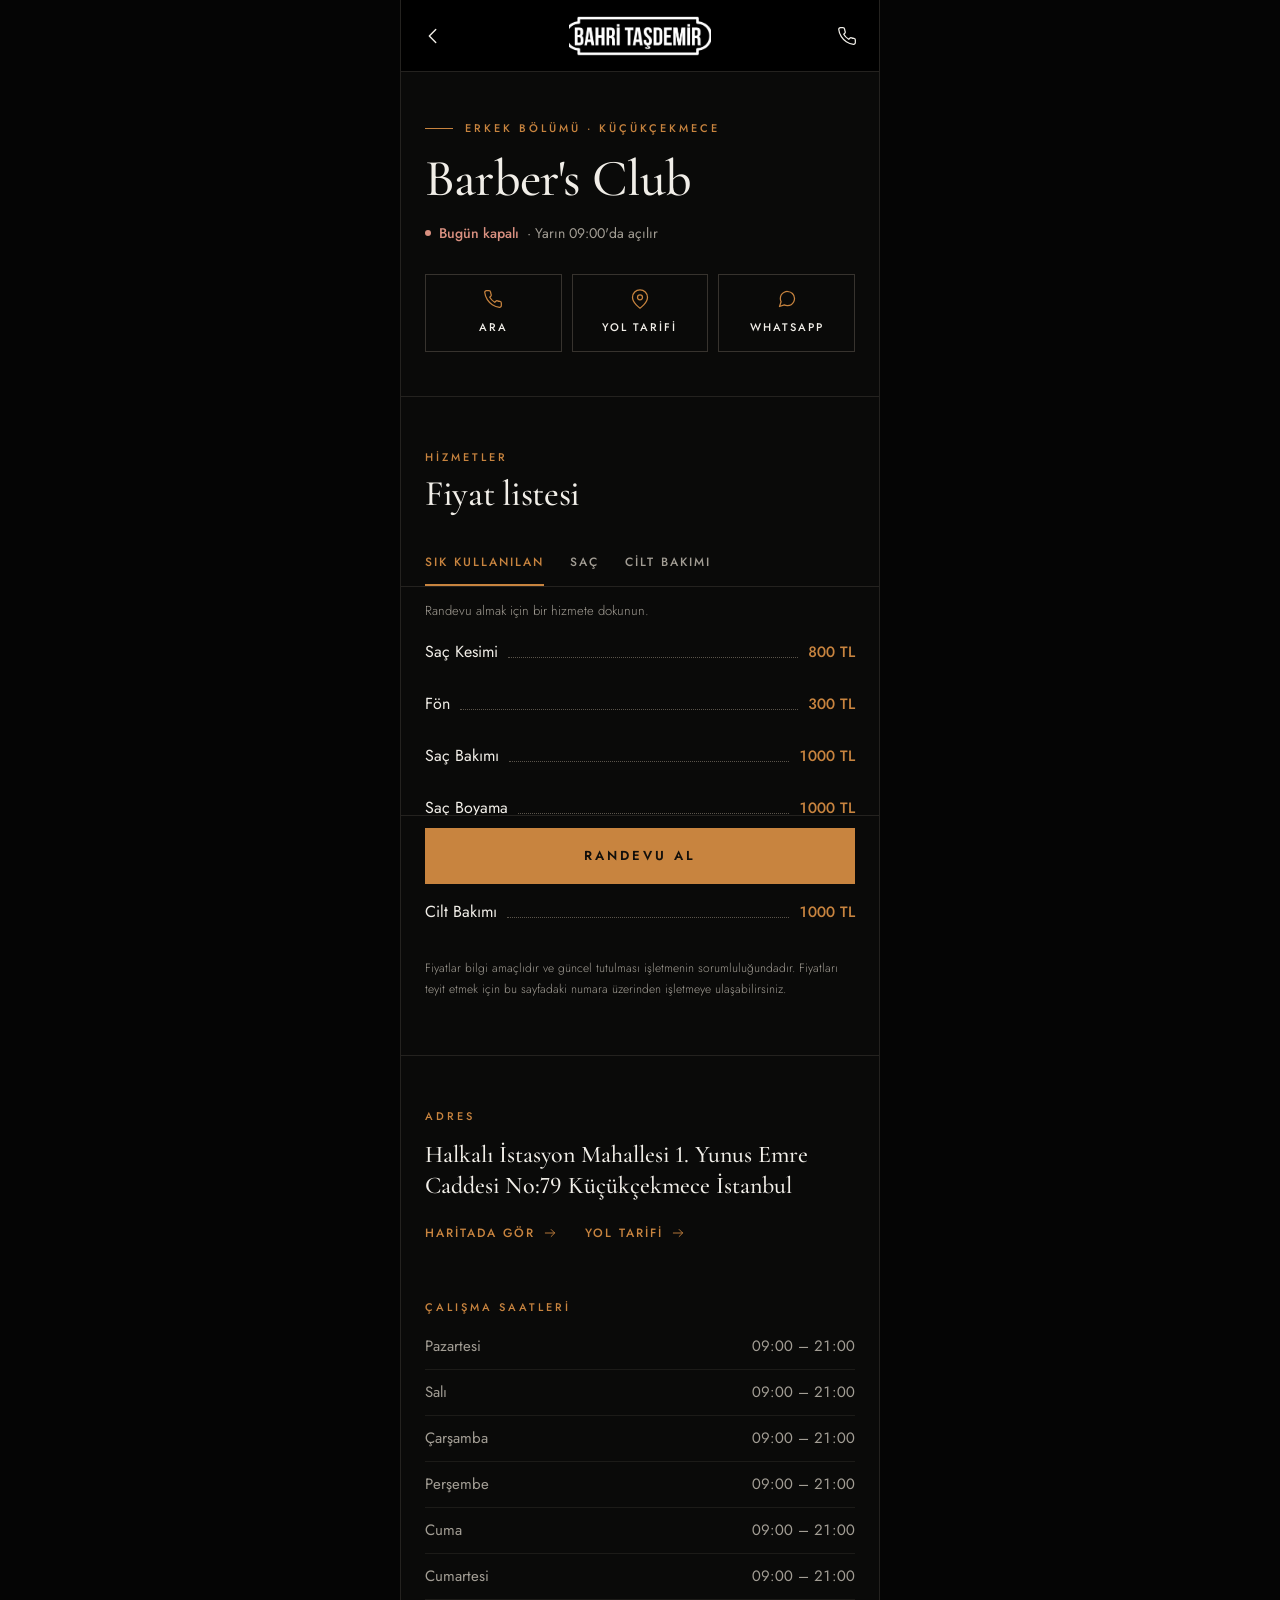
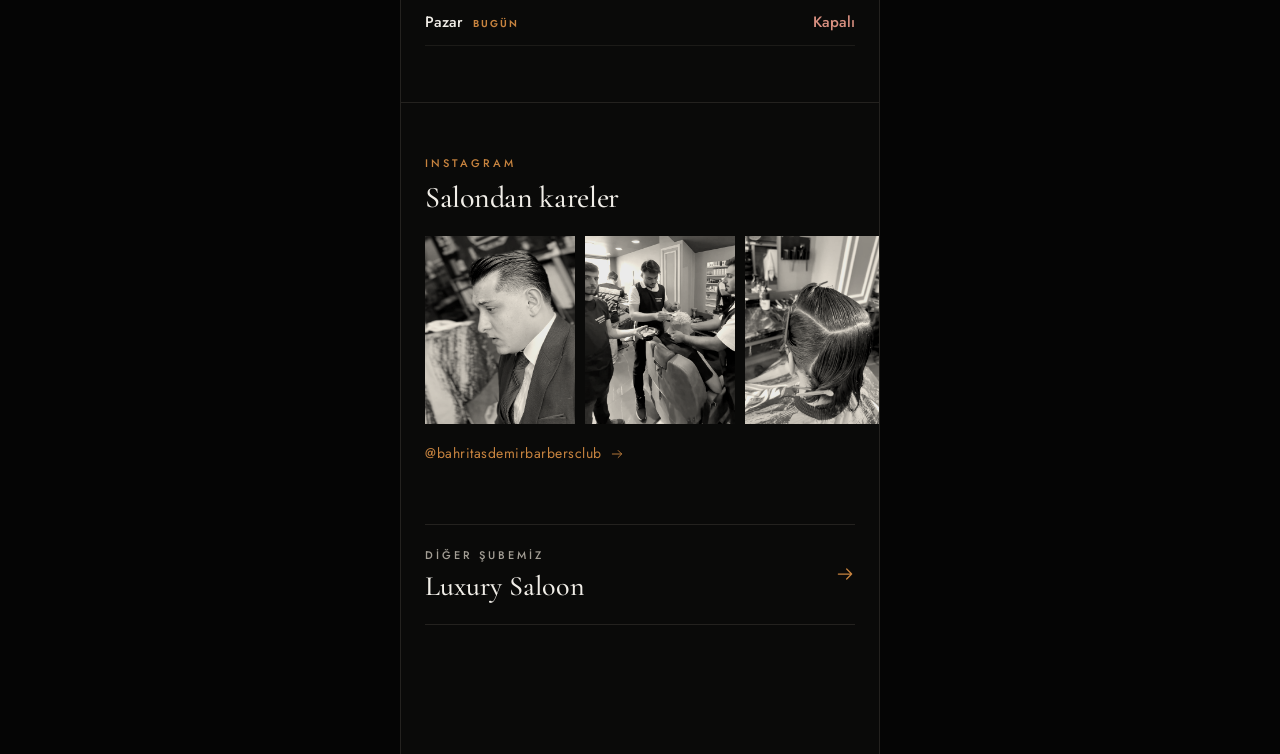
==== barbers-club.html @ e02f1b3c "Bahri Taşdemir randevu sitesi: ilk sürüm Ana sayfa, iki şube sayfası, randevu sayfası ve yönetim pan" ====
<!doctype html>
<html lang="tr">
<head>
<meta charset="utf-8">
<meta name="viewport" content="width=device-width, initial-scale=1, viewport-fit=cover">
<title>Barber's Club | Bahri Taşdemir</title>
<meta name="description" content="Bahri Taşdemir Barber's Club, Küçükçekmece. Fiyat listesi, adres, çalışma saatleri ve online randevu.">
<meta name="theme-color" content="#000000">
<meta name="robots" content="noindex">
<link rel="icon" type="image/png" href="assets/img/icon-192.png">
<link rel="apple-touch-icon" href="assets/img/icon-192.png">
<link rel="preconnect" href="https://fonts.googleapis.com">
<link rel="preconnect" href="https://fonts.gstatic.com" crossorigin>
<link href="https://fonts.googleapis.com/css2?family=Cormorant+Garamond:ital,wght@0,500;0,600;1,500&amp;family=Jost:wght@300;400;500;600&amp;display=swap" rel="stylesheet">
<link rel="stylesheet" href="assets/site.css">
</head>
<body data-sube="club">
<div class="page">

  <header class="topbar">
    <a class="icon-btn" href="index.html" aria-label="Şubelere dön">
      <svg width="22" height="22" viewBox="0 0 24 24" fill="none" stroke="currentColor" stroke-width="1.5" stroke-linecap="round" stroke-linejoin="round" aria-hidden="true"><path d="M15 5l-7 7 7 7"/></svg>
    </a>
    <a href="index.html" aria-label="Bahri Taşdemir ana sayfa"><img src="assets/img/logo-header.png" alt="Bahri Taşdemir" width="143" height="40"></a>
    <a class="icon-btn" href="tel:08503037262" aria-label="Şubeyi ara: 0850 303 72 62">
      <svg width="20" height="20" viewBox="0 0 24 24" fill="none" stroke="currentColor" stroke-width="1.5" stroke-linecap="round" stroke-linejoin="round" aria-hidden="true"><path d="M22 16.92v3a2 2 0 0 1-2.18 2 19.79 19.79 0 0 1-8.63-3.07 19.5 19.5 0 0 1-6-6 19.79 19.79 0 0 1-3.07-8.67A2 2 0 0 1 4.11 2h3a2 2 0 0 1 2 1.72c.127.96.361 1.903.7 2.81a2 2 0 0 1-.45 2.11L8.09 9.91a16 16 0 0 0 6 6l1.27-1.27a2 2 0 0 1 2.11-.45c.907.339 1.85.573 2.81.7A2 2 0 0 1 22 16.92z"/></svg>
    </a>
  </header>

  <main>
    <section class="intro">
      <div class="eyebrow line">ERKEK BÖLÜMÜ · KÜÇÜKÇEKMECE</div>
      <h1 class="h-page">Barber's Club</h1>
      <div class="status" id="status"></div>
      <div class="trio">
        <a href="tel:08503037262">
          <svg width="20" height="20" viewBox="0 0 24 24" fill="none" stroke="currentColor" stroke-width="1.5" stroke-linecap="round" stroke-linejoin="round" aria-hidden="true"><path d="M22 16.92v3a2 2 0 0 1-2.18 2 19.79 19.79 0 0 1-8.63-3.07 19.5 19.5 0 0 1-6-6 19.79 19.79 0 0 1-3.07-8.67A2 2 0 0 1 4.11 2h3a2 2 0 0 1 2 1.72c.127.96.361 1.903.7 2.81a2 2 0 0 1-.45 2.11L8.09 9.91a16 16 0 0 0 6 6l1.27-1.27a2 2 0 0 1 2.11-.45c.907.339 1.85.573 2.81.7A2 2 0 0 1 22 16.92z"/></svg>
          ARA
        </a>
        <a id="dir" href="#adres" target="_blank" rel="noopener">
          <svg width="20" height="20" viewBox="0 0 24 24" fill="none" stroke="currentColor" stroke-width="1.5" stroke-linecap="round" stroke-linejoin="round" aria-hidden="true"><path d="M21 10c0 7-9 13-9 13s-9-6-9-13a9 9 0 0 1 18 0z"/><circle cx="12" cy="10" r="3"/></svg>
          YOL TARİFİ
        </a>
        <a href="https://wa.me/message/EVRYNRY2BHM4N1" target="_blank" rel="noopener">
          <svg width="20" height="20" viewBox="0 0 24 24" fill="none" stroke="currentColor" stroke-width="1.5" stroke-linecap="round" stroke-linejoin="round" aria-hidden="true"><path d="M21 11.5a8.38 8.38 0 0 1-.9 3.8 8.5 8.5 0 0 1-7.6 4.7 8.38 8.38 0 0 1-3.8-.9L3 21l1.9-5.7a8.38 8.38 0 0 1-.9-3.8 8.5 8.5 0 0 1 4.7-7.6 8.38 8.38 0 0 1 3.8-.9h.5a8.48 8.48 0 0 1 8 8v.5z"/></svg>
          WHATSAPP
        </a>
      </div>
    </section>

    <section class="block flush line" id="fiyatlar">
      <div class="sec-head">
        <div class="titles">
          <div class="eyebrow">HİZMETLER</div>
          <h2 class="h-sec">Fiyat listesi</h2>
        </div>
        <div class="seg" id="genders" role="group" aria-label="Bölüm"></div>
      </div>
      <div class="tabs" id="cats" role="group" aria-label="Kategori"></div>
      <p class="hint in" style="margin-top: 14px">Randevu almak için bir hizmete dokunun.</p>
      <div class="menu" id="rows"></div>
      <p class="fine in" style="padding-top: 20px">Fiyatlar bilgi amaçlıdır ve güncel tutulması işletmenin sorumluluğundadır. Fiyatları teyit etmek için bu sayfadaki numara üzerinden işletmeye ulaşabilirsiniz.</p>
    </section>

    <section class="block rule" id="adres">
      <div class="eyebrow">ADRES</div>
      <p class="addr-big" id="addr"></p>
      <div class="links">
        <a class="link" id="map" href="#adres" target="_blank" rel="noopener">HARİTADA GÖR
          <svg width="14" height="14" viewBox="0 0 24 24" fill="none" stroke="currentColor" stroke-width="1.5" stroke-linecap="round" stroke-linejoin="round" aria-hidden="true"><path d="M4 12h16M14 6l6 6-6 6"/></svg>
        </a>
        <a class="link" id="dir2" href="#adres" target="_blank" rel="noopener">YOL TARİFİ
          <svg width="14" height="14" viewBox="0 0 24 24" fill="none" stroke="currentColor" stroke-width="1.5" stroke-linecap="round" stroke-linejoin="round" aria-hidden="true"><path d="M4 12h16M14 6l6 6-6 6"/></svg>
        </a>
      </div>
      <div class="eyebrow" id="saatler" style="margin-top: 44px">ÇALIŞMA SAATLERİ</div>
      <div class="hours" id="hours"></div>
    </section>

    <section class="block flush rule">
      <div class="in" style="display: flex; flex-direction: column; gap: 10px">
        <div class="eyebrow">INSTAGRAM</div>
        <h2 class="h-sub">Salondan kareler</h2>
      </div>
      <div class="strip">
        <a href="https://www.instagram.com/reel/DZzt28MskMU/" target="_blank" rel="noopener" aria-label="Instagram'da aç: damat tıraşı"><img src="assets/img/g-damat.jpg" alt="Damat tıraşı sonrası yandan görünüm" width="480" height="600" loading="lazy"></a>
        <a href="https://www.instagram.com/reel/DaVrTZBszHU/" target="_blank" rel="noopener" aria-label="Instagram'da aç: ekip çalışması"><img src="assets/img/g-ekip.jpg" alt="Ekibin birlikte çalıştığı salon" width="520" height="650" loading="lazy"></a>
        <a href="https://www.instagram.com/reel/DbORulQMRHV/" target="_blank" rel="noopener" aria-label="Instagram'da aç: makas tekniği"><img src="assets/img/g-kesim.jpg" alt="Makas kesimi için bölümlere ayrılmış saç" width="520" height="650" loading="lazy"></a>
        <a href="https://www.instagram.com/reel/DdPKCWbIPgX/" target="_blank" rel="noopener" aria-label="Instagram'da aç: hacimli kesim"><img src="assets/img/g-hacim.jpg" alt="Hacimli saç kesimi, yandan görünüm" width="520" height="650" loading="lazy"></a>
      </div>
      <div class="in" style="margin-top: 8px">
        <a class="link plain" href="https://www.instagram.com/bahritasdemirbarbersclub/" target="_blank" rel="noopener">@bahritasdemirbarbersclub
          <svg width="14" height="14" viewBox="0 0 24 24" fill="none" stroke="currentColor" stroke-width="1.5" stroke-linecap="round" stroke-linejoin="round" aria-hidden="true"><path d="M4 12h16M14 6l6 6-6 6"/></svg>
        </a>
      </div>
    </section>

    <section class="other">
      <a href="luxury-saloon.html">
        <span class="t">
          <span class="eyebrow muted">DİĞER ŞUBEMİZ</span>
          <span class="n">Luxury Saloon</span>
        </span>
        <svg width="20" height="20" viewBox="0 0 24 24" fill="none" stroke="currentColor" stroke-width="1.5" stroke-linecap="round" stroke-linejoin="round" aria-hidden="true"><path d="M4 12h16M14 6l6 6-6 6"/></svg>
      </a>
    </section>
    <div class="spacer" aria-hidden="true"></div>
  </main>

  <div class="cta">
    <a class="btn" id="cta" href="randevu.html?sube=club">RANDEVU AL</a>
  </div>

</div>
<script src="assets/data.js"></script>
<script src="assets/app.js"></script>
<script src="assets/sube.js"></script>
</body>
</html>
---- assets/site.css ----
/* Bahri Taşdemir – ortak stil. Renkleri değiştirmek için yalnızca aşağıdaki değişkenlere dokunun. */
:root {
  --bg: #0A0A09;
  --surface: #131211;
  --surface2: #1A1917;
  --line: #24221F;
  --line2: #37332E;
  --row: #1C1B18;
  --dots: #5A544B;
  --field: #6B655C;
  --text: #F1EEE8;
  --head: #F1EEE8;
  --soft: #CFCAC0;
  --muted: #A39E95;
  --dim: #8A857C;
  --accent: #C8843F;
  --accent-hi: #DFA066;
  --on-accent: #120F0B;
  --open: #9CC5A1;
  --closed: #D99080;
  --serif: 'Cormorant Garamond', 'Times New Roman', serif;
  --sans: 'Jost', system-ui, -apple-system, 'Segoe UI', sans-serif;
}

/* Toz pembe: yalnızca Luxury Saloon'da Kadın bölümü seçiliyken. */
html[data-theme="rose"] {
  --line: #2C2426;
  --line2: #7A5E60;
  --row: #241D1E;
  --dots: #7A6163;
  --field: #8A6D6F;
  --text: #F0DFDD;
  --head: #EFD5D3;
  --soft: #DCCBC9;
  --muted: #B8A5A5;
  --accent: #D4A6A6;
  --accent-hi: #E6C2C1;
  --on-accent: #1A1213;
}

* { box-sizing: border-box; }
[hidden] { display: none !important; }
html { -webkit-text-size-adjust: 100%; }
body {
  margin: 0;
  background: #050505;
  color: var(--text);
  font-family: var(--sans);
  font-size: 16px;
  line-height: 1.5;
  -webkit-font-smoothing: antialiased;
}
a { color: var(--accent); text-decoration: none; }
a:hover { color: var(--accent-hi); }
img { display: block; max-width: 100%; height: auto; }
button, input { font-family: inherit; }
h1, h2, h3, p { margin: 0; }
h1, h2, h3 { font-family: var(--serif); font-weight: 500; color: var(--head); }
:focus-visible { outline: 2px solid var(--accent); outline-offset: 2px; }

.page {
  position: relative;
  max-width: 480px;
  min-height: 100vh;
  margin: 0 auto;
  background: var(--bg);
  display: flex;
  flex-direction: column;
}
.page.wide { max-width: 760px; }
@media (min-width: 481px) {
  .page { border-left: 1px solid var(--line); border-right: 1px solid var(--line); }
}
main { display: flex; flex-direction: column; flex-grow: 1; }

/* Üst çubuk */
.topbar {
  height: 72px;
  flex-shrink: 0;
  padding: 0 10px;
  background: #000;
  border-bottom: 1px solid #24221F;
  display: flex;
  align-items: center;
  justify-content: space-between;
}
.topbar img { height: 40px; width: auto; mix-blend-mode: screen; }
.icon-btn {
  width: 44px;
  height: 44px;
  display: flex;
  align-items: center;
  justify-content: center;
  color: #F1EEE8;
}
.icon-btn:hover { color: var(--accent); }

.demo {
  padding: 10px 24px;
  background: #16130F;
  border-bottom: 1px solid var(--line);
  font-size: 12px;
  line-height: 1.5;
  color: var(--soft);
}
.demo b { margin-right: 8px; font-size: 11px; font-weight: 600; letter-spacing: 2px; color: var(--accent); }

/* Yazı parçaları */
.eyebrow {
  display: flex;
  align-items: center;
  gap: 12px;
  font-size: 11px;
  font-weight: 500;
  letter-spacing: 3px;
  color: var(--accent);
}
.eyebrow.line::before { content: ""; width: 28px; height: 1px; background: var(--accent); }
.eyebrow.muted { color: var(--muted); }
.h-hero { font-size: 50px; line-height: 1; letter-spacing: -0.5px; }
.h-hero em { font-style: italic; color: var(--accent); }
.h-page { font-size: 52px; line-height: 1; letter-spacing: -0.8px; }
.h-sec { font-size: 36px; line-height: 1.08; letter-spacing: -0.3px; }
.h-sub { font-size: 30px; line-height: 1.1; letter-spacing: -0.3px; }
.lead { max-width: 320px; font-size: 16px; line-height: 1.6; font-weight: 300; color: var(--soft); }
.fine { font-size: 12px; line-height: 1.7; font-weight: 300; color: var(--muted); }
.hint { font-size: 13px; font-weight: 300; color: var(--muted); }
.num-t { font-variant-numeric: tabular-nums; }

/* Düğmeler */
.btn {
  height: 56px;
  padding: 0 20px;
  display: flex;
  align-items: center;
  justify-content: center;
  gap: 12px;
  border: 1px solid var(--accent);
  background: var(--accent);
  color: var(--on-accent);
  font-size: 13px;
  font-weight: 600;
  letter-spacing: 3px;
  text-align: center;
  cursor: pointer;
}
.btn:hover { color: var(--on-accent); background: var(--accent-hi); border-color: var(--accent-hi); }
.btn.outline { background: transparent; color: var(--accent); }
.btn.outline:hover { background: transparent; color: var(--accent-hi); }
.btn.ghost {
  height: 52px;
  background: transparent;
  border-color: var(--line2);
  color: var(--text);
  font-size: 14px;
  font-weight: 400;
  letter-spacing: 0.5px;
}
.btn.ghost:hover { background: transparent; border-color: var(--accent); color: var(--text); }
.btn.ghost svg { color: var(--accent); }
.btn:disabled { opacity: 0.5; cursor: not-allowed; }
.sq {
  width: 52px;
  height: 52px;
  flex-shrink: 0;
  border: 1px solid var(--line2);
  color: var(--text);
  display: flex;
  align-items: center;
  justify-content: center;
}

/* Bölümler */
.sec { padding: 72px 24px 0; display: flex; flex-direction: column; gap: 18px; }
.sec-title { display: flex; flex-direction: column; gap: 10px; padding-bottom: 6px; }
.block { padding: 52px 24px 0; display: flex; flex-direction: column; }
.block.rule { margin-top: 56px; border-top: 1px solid var(--line); }
.block.line { border-top: 1px solid var(--line); }
.block.flush { padding-left: 0; padding-right: 0; }
.block.flush > .in { padding: 0 24px; }

/* Ana sayfa: kapak */
.hero { display: flex; flex-direction: column; }
.hero-img { position: relative; }
.hero-img img {
  width: 100%;
  aspect-ratio: 390 / 480;
  object-fit: cover;
  object-position: 50% 0;
  filter: grayscale(1) sepia(0.2) contrast(1.06) brightness(0.92);
}
.hero-img::after {
  content: "";
  position: absolute;
  inset: 0 0 -1px 0;
  background: linear-gradient(180deg, rgba(10,10,9,0.3) 0%, rgba(10,10,9,0) 18%, rgba(10,10,9,0) 66%, rgba(10,10,9,0.6) 86%, #0A0A09 100%);
}
.hero-body {
  position: relative;
  margin-top: -58px;
  padding: 0 24px 8px;
  display: flex;
  flex-direction: column;
  gap: 18px;
}

/* Ana sayfa: şube kutuları */
.card {
  background: var(--surface);
  border: 1px solid var(--line);
  padding: 26px 24px 24px;
  display: flex;
  flex-direction: column;
}
.card .num {
  font-family: var(--serif);
  font-style: italic;
  font-weight: 500;
  font-size: 22px;
  line-height: 1;
  font-variant-numeric: lining-nums;
  color: var(--accent);
}
.card h3 { margin-top: 14px; font-size: 32px; line-height: 1.08; }
.card .tag { margin-top: 8px; font-size: 11px; font-weight: 500; letter-spacing: 2.5px; color: var(--muted); }
.card .sep { margin: 18px 0; height: 1px; background: var(--line); }
.card .addr { font-size: 14px; line-height: 1.6; font-weight: 300; color: var(--soft); }
.card .status { margin-top: 12px; }
.card .actions { margin-top: 22px; display: flex; gap: 10px; }
.card .actions .btn { flex: 1; height: 52px; font-size: 12px; }

.status { display: flex; align-items: center; gap: 8px; font-size: 14px; }
.status .dot { width: 6px; height: 6px; border-radius: 50%; background: currentColor; }
.status .st { font-weight: 500; }
.status.open .dot, .status.open .st { color: var(--open); }
.status.closed .dot, .status.closed .st { color: var(--closed); }
.status .detail { color: var(--muted); }

/* Fotoğraflar */
.grid2 { display: grid; grid-template-columns: repeat(2, minmax(0, 1fr)); gap: 18px 10px; }
.shot { display: flex; flex-direction: column; gap: 8px; font-size: 11px; font-weight: 500; letter-spacing: 2px; color: var(--muted); }
.shot:hover { color: var(--text); }
.shot img, .strip img {
  width: 100%;
  aspect-ratio: 4 / 5;
  object-fit: cover;
  filter: grayscale(1) sepia(0.2) contrast(1.06) brightness(0.92);
}
.strip { margin-top: 22px; display: flex; gap: 10px; overflow-x: auto; padding: 0 24px; scrollbar-width: none; }
.strip a { flex: 0 0 150px; }
.strip::-webkit-scrollbar, .tabs::-webkit-scrollbar, .days::-webkit-scrollbar { display: none; }

/* İletişim satırları */
.list { display: flex; flex-direction: column; }
.list a {
  min-height: 56px;
  display: flex;
  align-items: center;
  justify-content: space-between;
  gap: 12px;
  border-bottom: 1px solid var(--line);
  color: var(--text);
  font-size: 15px;
}
.list a span:first-child { color: var(--muted); }

/* Alt bilgi */
.foot { margin-top: auto; padding-top: 72px; }
.foot-in {
  background: #000;
  border-top: 1px solid #24221F;
  padding: 44px 24px 28px;
  display: flex;
  flex-direction: column;
  align-items: center;
  gap: 18px;
}
.foot-in img { width: 232px; mix-blend-mode: screen; }
.foot-in small { font-size: 12px; letter-spacing: 0.5px; color: #A39E95; }
.foot-in .admin { min-height: 44px; display: flex; align-items: center; font-size: 12px; letter-spacing: 1.5px; color: #A39E95; }
.foot-in .admin:hover { color: #C8843F; }

/* Şube sayfası: giriş */
.intro { padding: 48px 24px 44px; display: flex; flex-direction: column; }
.intro h1 { margin-top: 16px; }
.intro .status { margin-top: 18px; }
.intro .lead { margin-top: 14px; }
.intro.tight { padding-bottom: 0; }
.trio { margin-top: 30px; display: grid; grid-template-columns: repeat(3, minmax(0, 1fr)); gap: 10px; }
.trio a {
  height: 78px;
  border: 1px solid var(--line2);
  color: var(--text);
  display: flex;
  flex-direction: column;
  align-items: center;
  justify-content: center;
  gap: 10px;
  font-size: 11px;
  font-weight: 500;
  letter-spacing: 2px;
}
.trio a:hover { border-color: var(--accent); }
.trio svg { color: var(--accent); }

/* Fiyat listesi */
.sec-head { padding: 0 24px; display: flex; align-items: flex-end; justify-content: space-between; gap: 12px; }
.sec-head .titles { display: flex; flex-direction: column; gap: 10px; }
.seg { display: flex; flex-shrink: 0; border: 1px solid var(--line2); }
.seg button {
  height: 44px;
  padding: 0 16px;
  border: 0;
  background: transparent;
  color: var(--muted);
  font-size: 11px;
  font-weight: 600;
  letter-spacing: 2px;
  cursor: pointer;
}
.seg button[aria-pressed="true"] { background: var(--accent); color: var(--on-accent); }
.tabs {
  margin-top: 26px;
  display: flex;
  gap: 26px;
  overflow-x: auto;
  padding: 0 24px;
  border-bottom: 1px solid var(--line);
  scrollbar-width: none;
}
.tabs button {
  flex-shrink: 0;
  height: 46px;
  padding: 0;
  border: 0;
  border-bottom: 2px solid transparent;
  background: transparent;
  color: var(--muted);
  font-size: 12px;
  font-weight: 500;
  letter-spacing: 2px;
  white-space: nowrap;
  cursor: pointer;
}
.tabs button[aria-pressed="true"] { color: var(--accent); border-bottom-color: var(--accent); }
.menu { padding: 6px 24px 0; display: flex; flex-direction: column; }
.menu .row {
  width: 100%;
  min-height: 52px;
  padding: 6px 0;
  display: flex;
  align-items: center;
  gap: 10px;
  border: 0;
  background: transparent;
  color: var(--text);
  font-size: 16px;
  text-align: left;
  cursor: pointer;
}
.menu .name { max-width: 60%; line-height: 1.3; }
.menu .dots { flex: 1 1 16px; min-width: 16px; height: 1px; border-bottom: 1px dotted var(--dots); transform: translateY(5px); }
.menu .price { font-size: 15px; font-weight: 500; white-space: nowrap; font-variant-numeric: tabular-nums; color: var(--accent); }
.menu .price.ask { color: var(--muted); }
.menu .box {
  width: 22px;
  height: 22px;
  flex-shrink: 0;
  border: 1px solid var(--field);
  display: flex;
  align-items: center;
  justify-content: center;
  color: var(--on-accent);
}
.menu .box svg { display: none; }
.menu .row[aria-pressed="true"] .box { background: var(--accent); border-color: var(--accent); }
.menu .row[aria-pressed="true"] .box svg { display: block; }
.menu .row[aria-pressed="true"] .name { font-weight: 500; }

/* Adres ve saatler */
.addr-big {
  margin-top: 14px;
  font-family: var(--serif);
  font-weight: 500;
  font-size: 24px;
  line-height: 1.3;
  font-variant-numeric: lining-nums;
  color: var(--head);
}
.links { margin-top: 10px; display: flex; flex-wrap: wrap; gap: 0 28px; }
.link { min-height: 44px; display: inline-flex; align-items: center; gap: 8px; font-size: 12px; font-weight: 500; letter-spacing: 2px; color: var(--accent); }
.link.plain { font-size: 14px; font-weight: 400; letter-spacing: 0.5px; }
.hours { margin-top: 8px; display: flex; flex-direction: column; }
.hours div {
  height: 46px;
  display: flex;
  align-items: center;
  justify-content: space-between;
  border-bottom: 1px solid var(--row);
  font-size: 15px;
  color: var(--muted);
}
.hours .today { color: var(--text); font-weight: 500; }
.hours .badge { margin-left: 10px; font-size: 10px; font-weight: 600; letter-spacing: 2px; color: var(--accent); }
.hours .off { color: var(--closed); }

.other { margin-top: 48px; padding: 0 24px; }
.other a {
  padding: 22px 0;
  border-top: 1px solid var(--line);
  border-bottom: 1px solid var(--line);
  display: flex;
  align-items: center;
  justify-content: space-between;
  gap: 12px;
  color: var(--head);
}
.other .t { display: flex; flex-direction: column; gap: 8px; }
.other .n { font-family: var(--serif); font-weight: 500; font-size: 28px; line-height: 1.1; }
.other svg { color: var(--accent); }

.spacer { height: 44px; flex-shrink: 0; }
.cta {
  margin-top: auto;
  position: sticky;
  bottom: 0;
  z-index: 5;
  padding: 12px 24px calc(16px + env(safe-area-inset-bottom));
  background: var(--bg);
  border-top: 1px solid var(--line);
}

/* Randevu sayfası */
.step { padding: 44px 24px 0; display: flex; flex-direction: column; }
.step.flush { padding-left: 0; padding-right: 0; }
.step.flush .step-head, .step.flush > .hint { margin-left: 24px; margin-right: 24px; }
.step-head { min-height: 44px; display: flex; align-items: center; gap: 14px; border-bottom: 1px solid var(--line); }
.step-head .n {
  font-family: var(--serif);
  font-style: italic;
  font-weight: 500;
  font-size: 24px;
  line-height: 1;
  font-variant-numeric: lining-nums;
  color: var(--accent);
}
.step-head h2 { flex: 1; font-family: var(--sans); font-size: 12px; font-weight: 500; letter-spacing: 3px; color: var(--text); }
.step .seg { align-self: flex-start; margin-top: 16px; }
.step .tabs { margin: 12px -24px 0; }
.step .menu { padding: 6px 0 0; }
.chips { margin-top: 14px; display: flex; flex-wrap: wrap; gap: 8px; }
.chip {
  min-height: 44px;
  padding: 0 10px 0 14px;
  display: inline-flex;
  align-items: center;
  gap: 8px;
  border: 1px solid var(--accent);
  background: transparent;
  color: var(--accent);
  font-size: 14px;
  cursor: pointer;
}
.staff { margin-top: 16px; display: grid; grid-template-columns: repeat(2, minmax(0, 1fr)); gap: 8px; }
.staff button {
  height: 62px;
  padding: 0 12px;
  display: flex;
  align-items: center;
  gap: 10px;
  border: 1px solid var(--line2);
  background: transparent;
  color: var(--text);
  font-size: 14px;
  line-height: 1.25;
  text-align: left;
  cursor: pointer;
}
.staff .av {
  width: 34px;
  height: 34px;
  flex-shrink: 0;
  border-radius: 50%;
  display: flex;
  align-items: center;
  justify-content: center;
  border: 1px solid var(--line2);
  color: var(--muted);
  font-family: var(--serif);
  font-weight: 600;
  font-size: 15px;
}
.staff button[aria-pressed="true"] { border-color: var(--accent); background: var(--surface2); }
.staff button[aria-pressed="true"] .av { border-color: var(--accent); color: var(--accent); }
.days { margin-top: 16px; display: flex; gap: 8px; overflow-x: auto; padding: 0 24px 4px; scrollbar-width: none; }
.days button {
  flex: 0 0 62px;
  height: 88px;
  padding: 0;
  display: flex;
  flex-direction: column;
  align-items: center;
  justify-content: center;
  gap: 5px;
  border: 1px solid var(--line2);
  background: transparent;
  color: var(--text);
  cursor: pointer;
}
.days .dow { font-size: 10px; font-weight: 500; letter-spacing: 1.5px; }
.days .num { font-family: var(--serif); font-weight: 600; font-size: 28px; line-height: 1; font-variant-numeric: lining-nums; }
.days .mon { font-size: 10px; letter-spacing: 1px; }
.days button[aria-pressed="true"] { background: var(--accent); border-color: var(--accent); color: var(--on-accent); }
.days button:disabled { border-color: var(--line); color: var(--dim); cursor: not-allowed; }
.days button:disabled .num { text-decoration: line-through; }
.slots { margin-top: 16px; display: grid; grid-template-columns: repeat(4, minmax(0, 1fr)); gap: 8px; }
.slots button {
  height: 48px;
  padding: 0;
  border: 1px solid var(--line2);
  background: transparent;
  color: var(--text);
  font-size: 15px;
  font-weight: 500;
  font-variant-numeric: tabular-nums;
  cursor: pointer;
}
.slots button[aria-pressed="true"] { background: var(--accent); border-color: var(--accent); color: var(--on-accent); }
.slots button:disabled { border-color: var(--line); color: var(--dim); text-decoration: line-through; cursor: not-allowed; }
.step > .hint { margin-top: 12px; }
.fields { margin-top: 22px; display: flex; flex-direction: column; gap: 22px; }
.field { display: flex; flex-direction: column; gap: 4px; }
.field label { font-size: 11px; font-weight: 500; letter-spacing: 2px; color: var(--muted); }
.field input {
  height: 46px;
  padding: 0;
  background: transparent;
  border: 0;
  border-bottom: 1px solid var(--field);
  border-radius: 0;
  color: var(--text);
  font-size: 17px;
}
.field input:focus { outline: 0; border-bottom: 2px solid var(--accent); }
.finish { margin-top: auto; padding: 52px 24px 32px; display: flex; flex-direction: column; gap: 16px; }
.sum { border: 1px solid var(--line2); padding: 24px 22px; display: flex; flex-direction: column; gap: 12px; }
.sum .r { display: flex; justify-content: space-between; gap: 16px; font-size: 14px; }
.sum .r span:first-child { flex-shrink: 0; color: var(--muted); }
.sum .r span:last-child { text-align: right; }
.sum .tot {
  margin-top: 6px;
  padding-top: 16px;
  border-top: 1px solid var(--line);
  display: flex;
  align-items: baseline;
  justify-content: space-between;
  gap: 16px;
}
.sum .tot .v {
  font-family: var(--serif);
  font-weight: 600;
  font-size: 34px;
  line-height: 1.05;
  font-variant-numeric: lining-nums;
  color: var(--accent);
  text-align: right;
}
.sum .tot .v small { display: block; margin-top: 6px; font-family: var(--sans); font-size: 12px; font-weight: 300; line-height: 1.4; color: var(--muted); }
.alert { padding: 12px 14px; border: 1px solid var(--closed); color: var(--closed); font-size: 14px; }
.done { margin: 48px 24px 0; border: 1px solid var(--accent); padding: 28px 22px; display: flex; flex-direction: column; gap: 14px; }
.done h2 { font-size: 34px; line-height: 1.08; }
.done .sum { border: 0; padding: 0; }

/* Yönetim paneli */
.adm { padding: 44px 24px 64px; display: flex; flex-direction: column; }
.adm h1 { margin-top: 16px; }
.tiles { margin-top: 28px; display: grid; grid-template-columns: repeat(3, minmax(0, 1fr)); gap: 10px; }
.tile { border: 1px solid var(--line2); padding: 16px 14px; display: flex; flex-direction: column; gap: 8px; }
.tile .v { font-family: var(--serif); font-weight: 600; font-size: 36px; line-height: 1; font-variant-numeric: lining-nums; color: var(--accent); }
.tile .k { font-size: 10px; font-weight: 500; letter-spacing: 2px; color: var(--muted); }
.adm .seg { margin-top: 28px; align-self: flex-start; max-width: 100%; }
.adm .seg button { padding: 0 11px; letter-spacing: 1.5px; }
.adm .tabs { margin: 14px -24px 0; gap: 20px; }
.adm .tabs button { letter-spacing: 1.5px; }
.search { margin-top: 18px; }
.adm form.fields { margin-top: 32px; }
.adm form .btn { width: 100%; margin-top: 6px; }
.adm > .alert { margin-top: 18px; }
.note { padding: 12px 14px; border: 1px solid var(--line2); color: var(--soft); font-size: 14px; line-height: 1.5; }
.textbtn {
  align-self: flex-start;
  min-height: 44px;
  padding: 0;
  border: 0;
  background: transparent;
  color: var(--accent);
  font-size: 14px;
  letter-spacing: 0.5px;
  cursor: pointer;
}
.textbtn:hover { color: var(--accent-hi); }
.textbtn:disabled { opacity: 0.5; cursor: not-allowed; }
.account { margin-top: 40px; padding-top: 20px; border-top: 1px solid var(--line); display: flex; flex-wrap: wrap; align-items: center; gap: 10px; }
.account span { flex: 1 1 160px; min-width: 0; font-size: 13px; color: var(--muted); overflow-wrap: anywhere; }
.day-head {
  margin-top: 34px;
  padding-bottom: 10px;
  border-bottom: 1px solid var(--line2);
  display: flex;
  align-items: baseline;
  justify-content: space-between;
  gap: 12px;
}
.day-head h2 { font-size: 24px; line-height: 1.15; }
.day-head span { flex-shrink: 0; white-space: nowrap; font-size: 12px; letter-spacing: 1px; color: var(--muted); }
.appt { padding: 18px 0; border-bottom: 1px solid var(--line); display: grid; grid-template-columns: 68px minmax(0, 1fr); gap: 0 12px; }
.appt .time { font-family: var(--serif); font-weight: 600; font-size: 28px; line-height: 1.05; font-variant-numeric: lining-nums; color: var(--accent); }
.appt .body { display: flex; flex-direction: column; gap: 4px; min-width: 0; }
.appt .top { display: flex; align-items: center; justify-content: space-between; gap: 10px; }
.appt .who { font-size: 18px; font-weight: 500; line-height: 1.25; overflow-wrap: anywhere; }
.appt .tel { align-self: flex-start; min-height: 32px; display: inline-flex; align-items: center; gap: 8px; font-size: 16px; font-variant-numeric: tabular-nums; }
.appt .meta { font-size: 14px; line-height: 1.5; font-weight: 300; color: var(--soft); }
.appt .acts { margin-top: 10px; display: flex; flex-wrap: wrap; gap: 8px; }
.mini {
  height: 44px;
  padding: 0 14px;
  border: 1px solid var(--line2);
  background: transparent;
  color: var(--text);
  font-size: 11px;
  font-weight: 500;
  letter-spacing: 1.5px;
  cursor: pointer;
}
.mini:hover { border-color: var(--accent); }
.mini.danger { color: var(--closed); }
.pill { flex-shrink: 0; height: 22px; padding: 0 8px; display: inline-flex; align-items: center; border: 1px solid currentColor; font-size: 10px; font-weight: 600; letter-spacing: 1.5px; }
.pill.yeni { color: var(--accent); }
.pill.tamam { color: var(--open); }
.pill.iptal { color: var(--closed); }
.appt.iptal .time, .appt.iptal .who { color: var(--dim); text-decoration: line-through; }
.empty { padding: 56px 0 8px; display: flex; flex-direction: column; align-items: center; gap: 18px; text-align: center; color: var(--muted); font-weight: 300; }

@media (prefers-reduced-motion: no-preference) {
  .btn, .trio a, .mini, .icon-btn, .shot { transition: color 0.2s ease, background-color 0.2s ease, border-color 0.2s ease; }
}
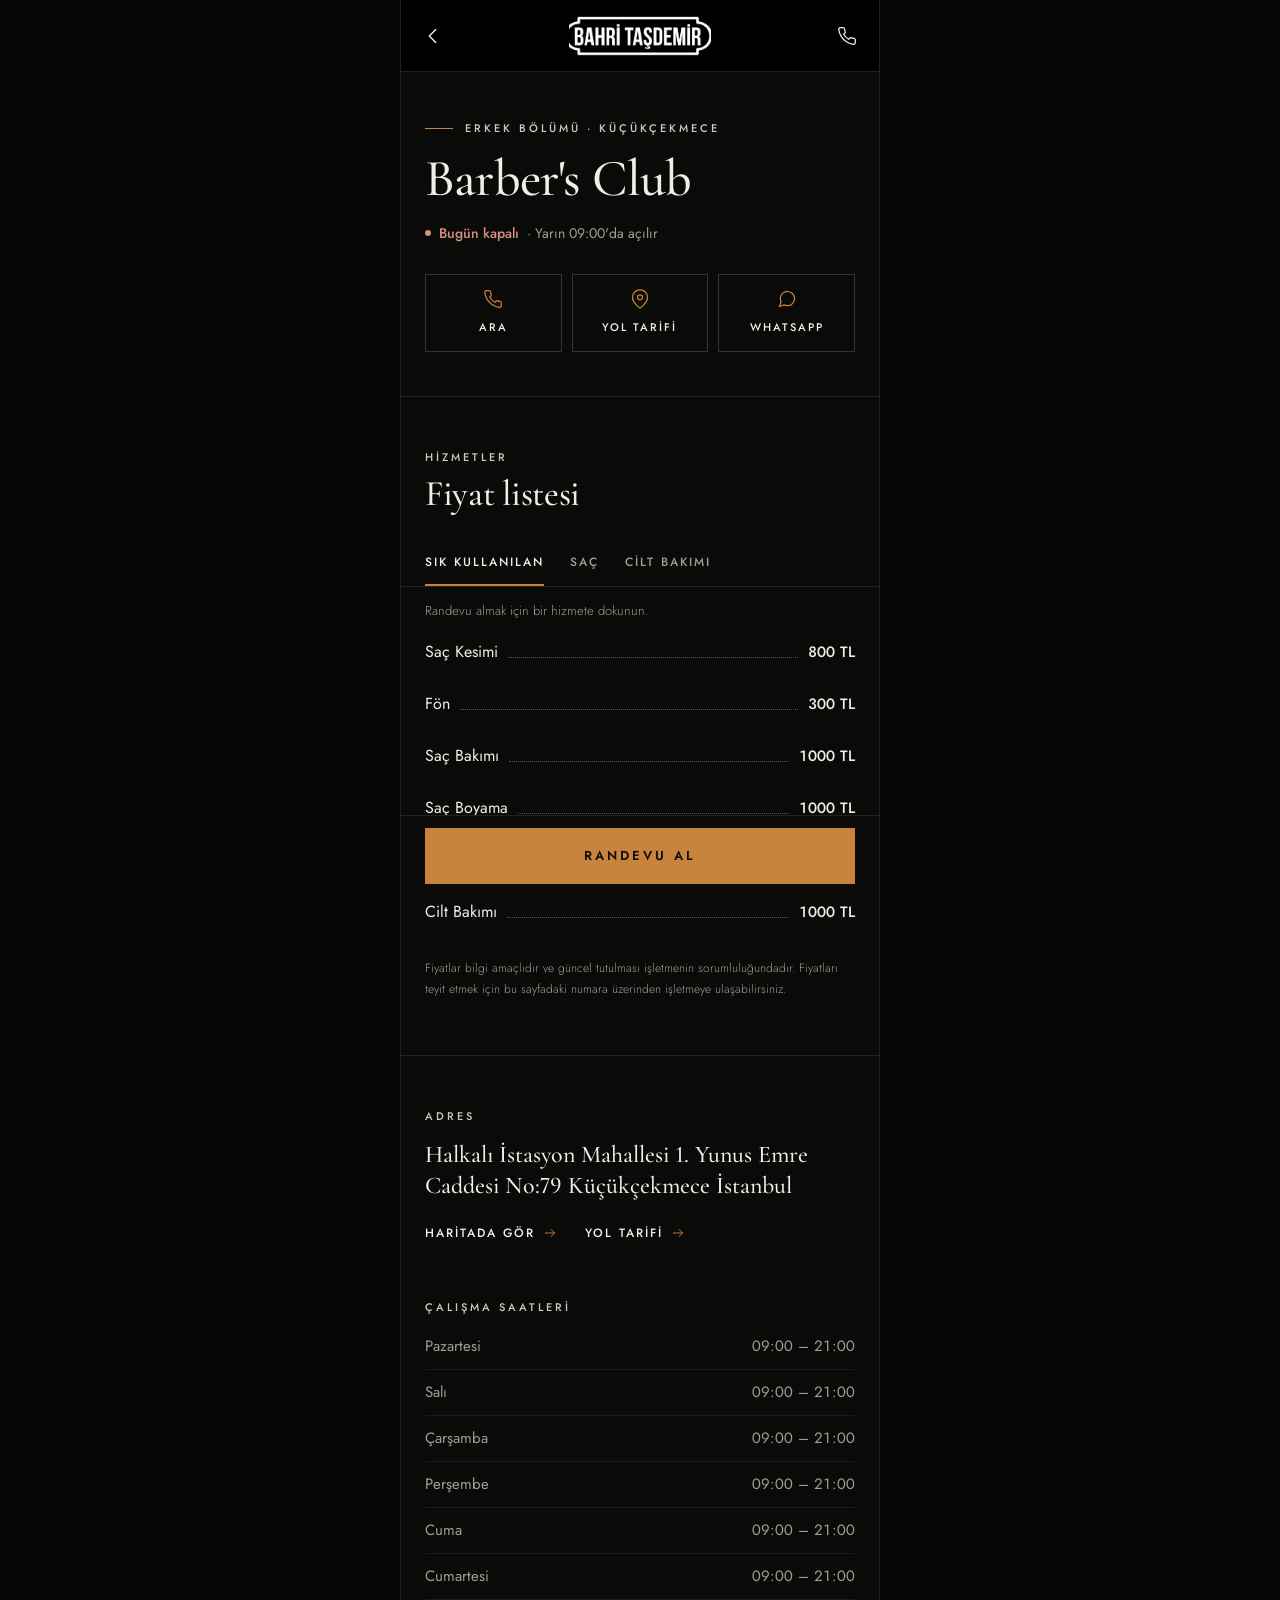
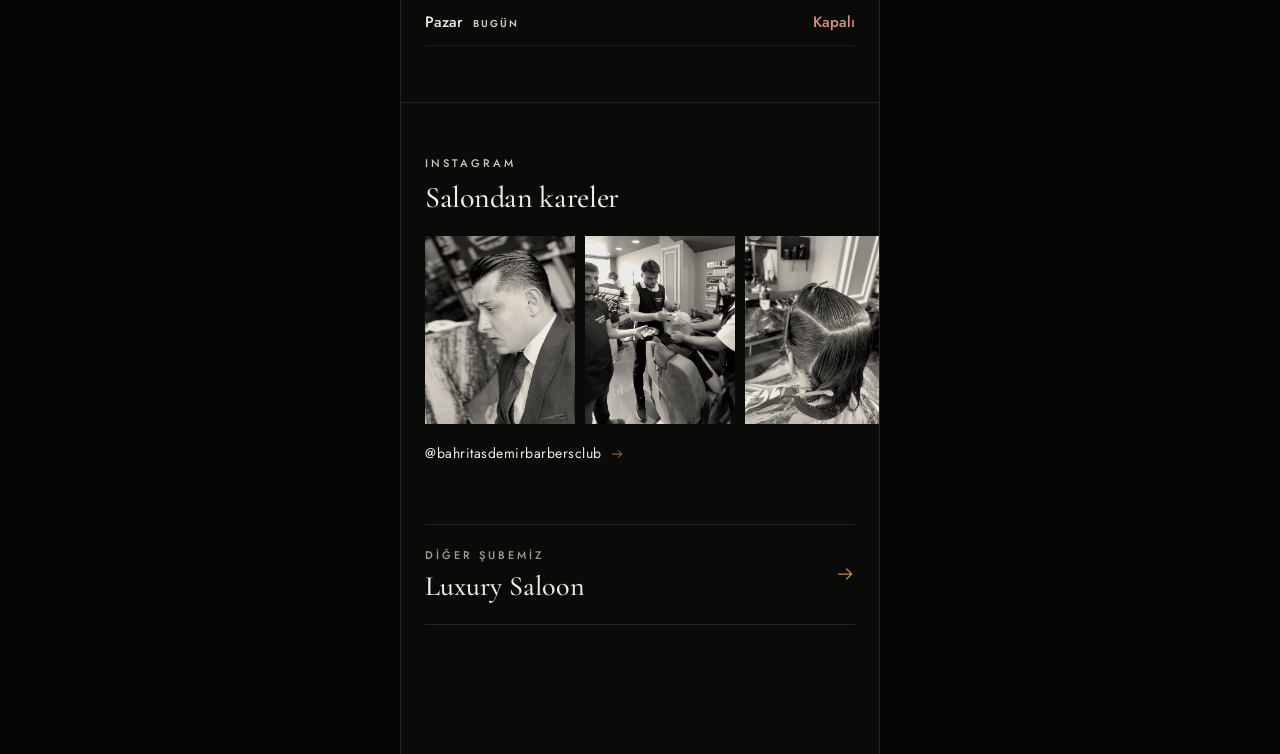
==== commit d77ab7f7: "Panel açık görünüm ve usta sayfaları, Randevu al doğrudan hizmet seçimine - Yönetim paneli açık renk" ====
--- a/barbers-club.html
+++ b/barbers-club.html
@@ -12,7 +12,7 @@
 <link rel="preconnect" href="https://fonts.googleapis.com">
 <link rel="preconnect" href="https://fonts.gstatic.com" crossorigin>
 <link href="https://fonts.googleapis.com/css2?family=Cormorant+Garamond:ital,wght@0,500;0,600;1,500&amp;family=Jost:wght@300;400;500;600&amp;display=swap" rel="stylesheet">
-<link rel="stylesheet" href="assets/site.css">
+<link rel="stylesheet" href="assets/site.css?v=2">
 </head>
 <body data-sube="club">
 <div class="page">
@@ -112,8 +112,8 @@
   </div>
 
 </div>
-<script src="assets/data.js"></script>
-<script src="assets/app.js"></script>
-<script src="assets/sube.js"></script>
+<script src="assets/data.js?v=2"></script>
+<script src="assets/app.js?v=2"></script>
+<script src="assets/sube.js?v=2"></script>
 </body>
 </html>
--- a/assets/site.css
+++ b/assets/site.css
@@ -18,6 +18,10 @@
   --on-accent: #120F0B;
   --open: #9CC5A1;
   --closed: #D99080;
+  /* Yazılar beyaz kalır; bakır yalnızca düğme, çizgi, simge ve seçili öğelerde kullanılır. */
+  --label: #CFCAC0;  /* küçük başlıklar ve sıra numaraları */
+  --hi: #F1EEE8;     /* fiyat, toplam, seçili sekme yazısı */
+  --wait: #C8843F;   /* yönetim panelinde "bekliyor" etiketi */
   --serif: 'Cormorant Garamond', 'Times New Roman', serif;
   --sans: 'Jost', system-ui, -apple-system, 'Segoe UI', sans-serif;
 }
@@ -36,6 +40,8 @@
   --accent: #D4A6A6;
   --accent-hi: #E6C2C1;
   --on-accent: #1A1213;
+  --label: #D4A6A6;
+  --hi: #D4A6A6;
 }
 
 * { box-sizing: border-box; }
@@ -94,6 +100,7 @@
   color: #F1EEE8;
 }
 .icon-btn:hover { color: var(--accent); }
+button.icon-btn { padding: 0; border: 0; background: transparent; cursor: pointer; }
 
 .demo {
   padding: 10px 24px;
@@ -113,12 +120,12 @@
   font-size: 11px;
   font-weight: 500;
   letter-spacing: 3px;
-  color: var(--accent);
+  color: var(--label);
 }
 .eyebrow.line::before { content: ""; width: 28px; height: 1px; background: var(--accent); }
 .eyebrow.muted { color: var(--muted); }
 .h-hero { font-size: 50px; line-height: 1; letter-spacing: -0.5px; }
-.h-hero em { font-style: italic; color: var(--accent); }
+.h-hero em { font-style: italic; }
 .h-page { font-size: 52px; line-height: 1; letter-spacing: -0.8px; }
 .h-sec { font-size: 36px; line-height: 1.08; letter-spacing: -0.3px; }
 .h-sub { font-size: 30px; line-height: 1.1; letter-spacing: -0.3px; }
@@ -145,8 +152,9 @@
   cursor: pointer;
 }
 .btn:hover { color: var(--on-accent); background: var(--accent-hi); border-color: var(--accent-hi); }
-.btn.outline { background: transparent; color: var(--accent); }
-.btn.outline:hover { background: transparent; color: var(--accent-hi); }
+.btn.outline { background: transparent; color: var(--hi); }
+.btn.outline:hover { background: transparent; color: var(--hi); }
+.btn.outline svg { color: var(--accent); }
 .btn.ghost {
   height: 52px;
   background: transparent;
@@ -219,7 +227,7 @@
   font-size: 22px;
   line-height: 1;
   font-variant-numeric: lining-nums;
-  color: var(--accent);
+  color: var(--label);
 }
 .card h3 { margin-top: 14px; font-size: 32px; line-height: 1.08; }
 .card .tag { margin-top: 8px; font-size: 11px; font-weight: 500; letter-spacing: 2.5px; color: var(--muted); }
@@ -228,6 +236,20 @@
 .card .status { margin-top: 12px; }
 .card .actions { margin-top: 22px; display: flex; gap: 10px; }
 .card .actions .btn { flex: 1; height: 52px; font-size: 12px; }
+.card .more {
+  align-self: flex-start;
+  margin: 8px 0 -12px;
+  min-height: 44px;
+  display: inline-flex;
+  align-items: center;
+  gap: 8px;
+  font-size: 11px;
+  font-weight: 500;
+  letter-spacing: 2px;
+  color: var(--muted);
+}
+.card .more:hover { color: var(--text); }
+.card .more svg { color: var(--accent); }
 
 .status { display: flex; align-items: center; gap: 8px; font-size: 14px; }
 .status .dot { width: 6px; height: 6px; border-radius: 50%; background: currentColor; }
@@ -342,7 +364,7 @@
   white-space: nowrap;
   cursor: pointer;
 }
-.tabs button[aria-pressed="true"] { color: var(--accent); border-bottom-color: var(--accent); }
+.tabs button[aria-pressed="true"] { color: var(--hi); border-bottom-color: var(--accent); }
 .menu { padding: 6px 24px 0; display: flex; flex-direction: column; }
 .menu .row {
   width: 100%;
@@ -360,7 +382,7 @@
 }
 .menu .name { max-width: 60%; line-height: 1.3; }
 .menu .dots { flex: 1 1 16px; min-width: 16px; height: 1px; border-bottom: 1px dotted var(--dots); transform: translateY(5px); }
-.menu .price { font-size: 15px; font-weight: 500; white-space: nowrap; font-variant-numeric: tabular-nums; color: var(--accent); }
+.menu .price { font-size: 15px; font-weight: 500; white-space: nowrap; font-variant-numeric: tabular-nums; color: var(--hi); }
 .menu .price.ask { color: var(--muted); }
 .menu .box {
   width: 22px;
@@ -388,7 +410,9 @@
   color: var(--head);
 }
 .links { margin-top: 10px; display: flex; flex-wrap: wrap; gap: 0 28px; }
-.link { min-height: 44px; display: inline-flex; align-items: center; gap: 8px; font-size: 12px; font-weight: 500; letter-spacing: 2px; color: var(--accent); }
+.link { min-height: 44px; display: inline-flex; align-items: center; gap: 8px; font-size: 12px; font-weight: 500; letter-spacing: 2px; color: var(--hi); }
+.link:hover { color: var(--hi); }
+.link svg { color: var(--accent); }
 .link.plain { font-size: 14px; font-weight: 400; letter-spacing: 0.5px; }
 .hours { margin-top: 8px; display: flex; flex-direction: column; }
 .hours div {
@@ -401,7 +425,7 @@
   color: var(--muted);
 }
 .hours .today { color: var(--text); font-weight: 500; }
-.hours .badge { margin-left: 10px; font-size: 10px; font-weight: 600; letter-spacing: 2px; color: var(--accent); }
+.hours .badge { margin-left: 10px; font-size: 10px; font-weight: 600; letter-spacing: 2px; color: var(--label); }
 .hours .off { color: var(--closed); }
 
 .other { margin-top: 48px; padding: 0 24px; }
@@ -442,7 +466,7 @@
   font-size: 24px;
   line-height: 1;
   font-variant-numeric: lining-nums;
-  color: var(--accent);
+  color: var(--label);
 }
 .step-head h2 { flex: 1; font-family: var(--sans); font-size: 12px; font-weight: 500; letter-spacing: 3px; color: var(--text); }
 .step .seg { align-self: flex-start; margin-top: 16px; }
@@ -457,10 +481,11 @@
   gap: 8px;
   border: 1px solid var(--accent);
   background: transparent;
-  color: var(--accent);
+  color: var(--hi);
   font-size: 14px;
   cursor: pointer;
 }
+.chip svg { color: var(--accent); }
 .staff { margin-top: 16px; display: grid; grid-template-columns: repeat(2, minmax(0, 1fr)); gap: 8px; }
 .staff button {
   height: 62px;
@@ -491,7 +516,7 @@
   font-size: 15px;
 }
 .staff button[aria-pressed="true"] { border-color: var(--accent); background: var(--surface2); }
-.staff button[aria-pressed="true"] .av { border-color: var(--accent); color: var(--accent); }
+.staff button[aria-pressed="true"] .av { border-color: var(--accent); color: var(--hi); }
 .days { margin-top: 16px; display: flex; gap: 8px; overflow-x: auto; padding: 0 24px 4px; scrollbar-width: none; }
 .days button {
   flex: 0 0 62px;
@@ -562,7 +587,7 @@
   font-size: 34px;
   line-height: 1.05;
   font-variant-numeric: lining-nums;
-  color: var(--accent);
+  color: var(--hi);
   text-align: right;
 }
 .sum .tot .v small { display: block; margin-top: 6px; font-family: var(--sans); font-size: 12px; font-weight: 300; line-height: 1.4; color: var(--muted); }
@@ -571,19 +596,64 @@
 .done h2 { font-size: 34px; line-height: 1.08; }
 .done .sum { border: 0; padding: 0; }
 
-/* Yönetim paneli */
-.adm { padding: 44px 24px 64px; display: flex; flex-direction: column; }
-.adm h1 { margin-top: 16px; }
-.tiles { margin-top: 28px; display: grid; grid-template-columns: repeat(3, minmax(0, 1fr)); gap: 10px; }
-.tile { border: 1px solid var(--line2); padding: 16px 14px; display: flex; flex-direction: column; gap: 8px; }
-.tile .v { font-family: var(--serif); font-weight: 600; font-size: 36px; line-height: 1; font-variant-numeric: lining-nums; color: var(--accent); }
-.tile .k { font-size: 10px; font-weight: 500; letter-spacing: 2px; color: var(--muted); }
-.adm .seg { margin-top: 28px; align-self: flex-start; max-width: 100%; }
-.adm .seg button { padding: 0 11px; letter-spacing: 1.5px; }
-.adm .tabs { margin: 14px -24px 0; gap: 20px; }
-.adm .tabs button { letter-spacing: 1.5px; }
-.search { margin-top: 18px; }
-.adm form.fields { margin-top: 32px; }
+/* ------------------------------------------------------------------ */
+/* Yönetim paneli (yonetim.html): açık görünüm.                         */
+/* Panelin renklerini değiştirmek için aşağıdaki değişkenlere dokunun.  */
+/* ------------------------------------------------------------------ */
+html[data-theme="panel"] {
+  color-scheme: light;
+  --bg: #F4F1EA;
+  --surface: #FFFFFF;
+  --surface2: #FAF8F3;
+  --line: #E5DFD3;
+  --line2: #D3CBBC;
+  --row: #ECE7DC;
+  --dots: #B9B1A2;
+  --field: #B8B0A1;
+  --text: #1F1D19;
+  --head: #1F1D19;
+  --soft: #4B473F;
+  --muted: #6B665C;
+  --dim: #A29B8E;
+  --accent: #2F5D4A;
+  --accent-hi: #24493A;
+  --on-accent: #FFFFFF;
+  --open: #27704A;
+  --closed: #A8452F;
+  --label: #6B665C;
+  --hi: #1F1D19;
+  --wait: #8A5C14;
+}
+html[data-theme="panel"] body { background: #E9E4DA; }
+html[data-theme="panel"] .topbar { background: var(--bg); border-bottom-color: var(--line); }
+/* Logo siyah zeminlidir; açık sayfada koyu yazılı görünsün diye ters çevrilir. */
+html[data-theme="panel"] .topbar img { filter: invert(1) hue-rotate(180deg) brightness(1.08); mix-blend-mode: multiply; }
+html[data-theme="panel"] .icon-btn { color: var(--text); }
+html[data-theme="panel"] .icon-btn:hover { color: var(--accent); }
+html[data-theme="panel"] .demo { background: #FBF3E2; border-bottom-color: #EBDDBE; }
+html[data-theme="panel"] .demo b { color: var(--wait); }
+html[data-theme="panel"] .btn { height: 54px; border-radius: 14px; }
+html[data-theme="panel"] .btn.outline { color: var(--accent); }
+html[data-theme="panel"] .btn.outline:hover { color: var(--accent-hi); }
+html[data-theme="panel"] .btn.outline svg { color: currentColor; }
+html[data-theme="panel"] .alert,
+html[data-theme="panel"] .note { background: var(--surface); border-radius: 12px; }
+html[data-theme="panel"] .field { gap: 8px; }
+html[data-theme="panel"] .field input {
+  height: 50px;
+  padding: 0 14px;
+  background: var(--surface);
+  border: 1px solid var(--line2);
+  border-radius: 12px;
+  -webkit-appearance: none;
+  appearance: none;
+}
+html[data-theme="panel"] .field input:focus { border: 1px solid var(--accent); box-shadow: 0 0 0 3px rgba(47, 93, 74, 0.16); }
+html[data-theme="panel"] .tabs button[aria-pressed="true"] { color: var(--accent); }
+
+.adm { padding: 36px 20px 64px; display: flex; flex-direction: column; }
+.adm h1 { margin-top: 14px; font-size: 44px; }
+.adm form.fields { margin-top: 28px; }
 .adm form .btn { width: 100%; margin-top: 6px; }
 .adm > .alert { margin-top: 18px; }
 .note { padding: 12px 14px; border: 1px solid var(--line2); color: var(--soft); font-size: 14px; line-height: 1.5; }
@@ -600,47 +670,210 @@
 }
 .textbtn:hover { color: var(--accent-hi); }
 .textbtn:disabled { opacity: 0.5; cursor: not-allowed; }
-.account { margin-top: 40px; padding-top: 20px; border-top: 1px solid var(--line); display: flex; flex-wrap: wrap; align-items: center; gap: 10px; }
-.account span { flex: 1 1 160px; min-width: 0; font-size: 13px; color: var(--muted); overflow-wrap: anywhere; }
-.day-head {
-  margin-top: 34px;
-  padding-bottom: 10px;
-  border-bottom: 1px solid var(--line2);
-  display: flex;
-  align-items: baseline;
-  justify-content: space-between;
+
+/* Tüm randevular / Ustalar geçişi */
+.switch {
+  margin-top: 22px;
+  padding: 4px;
+  display: grid;
+  grid-template-columns: repeat(2, minmax(0, 1fr));
+  gap: 4px;
+  background: var(--row);
+  border-radius: 14px;
+}
+.switch button {
+  height: 44px;
+  padding: 0 8px;
+  border: 0;
+  border-radius: 10px;
+  background: transparent;
+  color: var(--muted);
+  font-size: 12px;
+  font-weight: 600;
+  letter-spacing: 1.5px;
+  cursor: pointer;
+}
+.switch button[aria-pressed="true"] { background: var(--surface); color: var(--text); box-shadow: 0 1px 2px rgba(31, 29, 25, 0.1); }
+
+/* Sayı kutuları */
+.tiles { margin-top: 16px; display: grid; grid-template-columns: repeat(3, minmax(0, 1fr)); gap: 10px; }
+.tile {
+  padding: 14px 14px 12px;
+  display: flex;
+  flex-direction: column;
+  gap: 6px;
+  background: var(--surface);
+  border: 1px solid var(--line);
+  border-radius: 16px;
+}
+.tile .v { font-family: var(--serif); font-weight: 600; font-size: 34px; line-height: 1; font-variant-numeric: lining-nums; color: var(--text); }
+.tile .k { font-size: 10px; font-weight: 600; letter-spacing: 1.5px; color: var(--muted); }
+.tile:first-child { background: var(--accent); border-color: var(--accent); }
+.tile:first-child .v { color: var(--on-accent); }
+.tile:first-child .k { color: rgba(255, 255, 255, 0.82); }
+
+/* Süzgeçler */
+.adm .seg { margin-top: 18px; flex-wrap: wrap; gap: 8px; border: 0; }
+.adm .seg button {
+  height: 42px;
+  padding: 0 13px;
+  border: 1px solid var(--line2);
+  border-radius: 999px;
+  background: var(--surface);
+  color: var(--soft);
+  letter-spacing: 1px;
+}
+.adm .seg button[aria-pressed="true"] { background: var(--accent); border-color: var(--accent); color: var(--on-accent); }
+.adm .tabs { margin: 12px -20px 0; padding: 0 20px; gap: 16px; }
+.adm .tabs button { letter-spacing: 1.5px; }
+.search { margin-top: 16px; }
+
+/* Ustalar: liste ve seçili ustanın başlığı */
+.adm .av {
+  width: 40px;
+  height: 40px;
+  flex-shrink: 0;
+  border-radius: 50%;
+  display: flex;
+  align-items: center;
+  justify-content: center;
+  background: var(--row);
+  color: var(--soft);
+  font-family: var(--serif);
+  font-weight: 600;
+  font-size: 16px;
+  font-variant-numeric: lining-nums;
+}
+.group { margin-top: 26px; font-family: var(--sans); font-size: 11px; font-weight: 600; letter-spacing: 2.5px; color: var(--muted); }
+.people { margin-top: 10px; background: var(--surface); border: 1px solid var(--line); border-radius: 16px; overflow: hidden; }
+.person {
+  min-height: 68px;
+  padding: 12px 12px 12px 14px;
+  display: flex;
+  align-items: center;
   gap: 12px;
-}
+  border-top: 1px solid var(--line);
+  color: var(--text);
+}
+.person:first-child { border-top: 0; }
+.person:hover { background: var(--surface2); color: var(--text); }
+.person .txt { flex: 1; min-width: 0; display: flex; flex-direction: column; gap: 2px; }
+.person .nm { font-size: 16px; font-weight: 500; line-height: 1.3; }
+.person .sub { font-size: 13px; line-height: 1.4; color: var(--muted); }
+.person .cnt {
+  flex-shrink: 0;
+  height: 26px;
+  padding: 0 10px;
+  display: inline-flex;
+  align-items: center;
+  border-radius: 999px;
+  background: var(--accent);
+  color: var(--on-accent);
+  font-size: 10px;
+  font-weight: 600;
+  letter-spacing: 1px;
+  white-space: nowrap;
+}
+.person > svg { flex-shrink: 0; color: var(--dim); }
+.who-head { margin-top: 8px; display: flex; flex-direction: column; }
+.backlink {
+  align-self: flex-start;
+  min-height: 44px;
+  display: inline-flex;
+  align-items: center;
+  gap: 6px;
+  font-size: 12px;
+  font-weight: 600;
+  letter-spacing: 1.5px;
+  color: var(--muted);
+}
+.backlink:hover { color: var(--accent); }
+.who-head .ph { margin-top: 4px; display: flex; align-items: center; gap: 14px; }
+.who-head .t { min-width: 0; display: flex; flex-direction: column; gap: 6px; }
+.who-head h2 { font-size: 32px; line-height: 1.08; overflow-wrap: anywhere; }
+.who-head .av { width: 54px; height: 54px; background: var(--accent); color: var(--on-accent); font-size: 21px; }
+
+/* Randevu kartları */
+.day-head { margin-top: 28px; display: flex; align-items: baseline; justify-content: space-between; gap: 12px; }
 .day-head h2 { font-size: 24px; line-height: 1.15; }
-.day-head span { flex-shrink: 0; white-space: nowrap; font-size: 12px; letter-spacing: 1px; color: var(--muted); }
-.appt { padding: 18px 0; border-bottom: 1px solid var(--line); display: grid; grid-template-columns: 68px minmax(0, 1fr); gap: 0 12px; }
-.appt .time { font-family: var(--serif); font-weight: 600; font-size: 28px; line-height: 1.05; font-variant-numeric: lining-nums; color: var(--accent); }
-.appt .body { display: flex; flex-direction: column; gap: 4px; min-width: 0; }
-.appt .top { display: flex; align-items: center; justify-content: space-between; gap: 10px; }
-.appt .who { font-size: 18px; font-weight: 500; line-height: 1.25; overflow-wrap: anywhere; }
+.day-head span { flex-shrink: 0; white-space: nowrap; font-size: 12px; letter-spacing: 0.5px; color: var(--muted); }
+.appt {
+  margin-top: 10px;
+  padding: 16px;
+  display: grid;
+  grid-template-columns: 62px minmax(0, 1fr);
+  gap: 0 12px;
+  background: var(--surface);
+  border: 1px solid var(--line);
+  border-radius: 16px;
+}
+.appt .time { font-family: var(--serif); font-weight: 600; font-size: 26px; line-height: 1.1; font-variant-numeric: lining-nums; color: var(--text); }
+.appt .body { min-width: 0; display: flex; flex-direction: column; gap: 4px; }
+.appt .top { display: flex; align-items: flex-start; justify-content: space-between; gap: 10px; }
+.appt .who { font-size: 17px; font-weight: 500; line-height: 1.3; overflow-wrap: anywhere; }
 .appt .tel { align-self: flex-start; min-height: 32px; display: inline-flex; align-items: center; gap: 8px; font-size: 16px; font-variant-numeric: tabular-nums; }
-.appt .meta { font-size: 14px; line-height: 1.5; font-weight: 300; color: var(--soft); }
-.appt .acts { margin-top: 10px; display: flex; flex-wrap: wrap; gap: 8px; }
+.appt .meta { font-size: 14px; line-height: 1.5; color: var(--soft); }
+.appt .acts {
+  grid-column: 1 / -1;
+  margin-top: 14px;
+  padding-top: 12px;
+  border-top: 1px solid var(--line);
+  display: flex;
+  flex-wrap: wrap;
+  gap: 8px;
+}
+.appt.iptal { background: var(--surface2); }
+.appt.iptal .time, .appt.iptal .who { color: var(--muted); text-decoration: line-through; }
 .mini {
   height: 44px;
   padding: 0 14px;
   border: 1px solid var(--line2);
-  background: transparent;
+  border-radius: 12px;
+  background: var(--surface);
   color: var(--text);
   font-size: 11px;
-  font-weight: 500;
-  letter-spacing: 1.5px;
+  font-weight: 600;
+  letter-spacing: 1.2px;
   cursor: pointer;
 }
 .mini:hover { border-color: var(--accent); }
+.mini.ok { background: #E6F0EA; border-color: #C5DACD; color: var(--accent); }
 .mini.danger { color: var(--closed); }
-.pill { flex-shrink: 0; height: 22px; padding: 0 8px; display: inline-flex; align-items: center; border: 1px solid currentColor; font-size: 10px; font-weight: 600; letter-spacing: 1.5px; }
-.pill.yeni { color: var(--accent); }
-.pill.tamam { color: var(--open); }
-.pill.iptal { color: var(--closed); }
-.appt.iptal .time, .appt.iptal .who { color: var(--dim); text-decoration: line-through; }
-.empty { padding: 56px 0 8px; display: flex; flex-direction: column; align-items: center; gap: 18px; text-align: center; color: var(--muted); font-weight: 300; }
+.mini.danger:hover { border-color: var(--closed); }
+@media (max-width: 480px) {
+  .appt .acts .mini:not(.danger) { flex: 1 1 0; }
+}
+.pill {
+  flex-shrink: 0;
+  height: 24px;
+  padding: 0 10px;
+  display: inline-flex;
+  align-items: center;
+  border-radius: 999px;
+  font-size: 10px;
+  font-weight: 600;
+  letter-spacing: 1.2px;
+  white-space: nowrap;
+}
+.pill.yeni { background: #F6ECD9; color: var(--wait); }
+.pill.tamam { background: #E3EFE7; color: var(--open); }
+.pill.iptal { background: #F6E4DE; color: var(--closed); }
+.empty {
+  margin-top: 18px;
+  padding: 40px 20px;
+  display: flex;
+  flex-direction: column;
+  align-items: center;
+  gap: 16px;
+  border: 1px dashed var(--line2);
+  border-radius: 16px;
+  text-align: center;
+  color: var(--muted);
+}
+.empty .btn { align-self: stretch; }
+.account { margin-top: 36px; padding-top: 18px; border-top: 1px solid var(--line); display: flex; flex-wrap: wrap; align-items: center; gap: 10px; }
+.account span { flex: 1 1 160px; min-width: 0; font-size: 13px; color: var(--muted); overflow-wrap: anywhere; }
 
 @media (prefers-reduced-motion: no-preference) {
-  .btn, .trio a, .mini, .icon-btn, .shot { transition: color 0.2s ease, background-color 0.2s ease, border-color 0.2s ease; }
-}
+  .btn, .trio a, .mini, .icon-btn, .shot, .card .more, .switch button, .person, .backlink { transition: color 0.2s ease, background-color 0.2s ease, border-color 0.2s ease; }
+}
